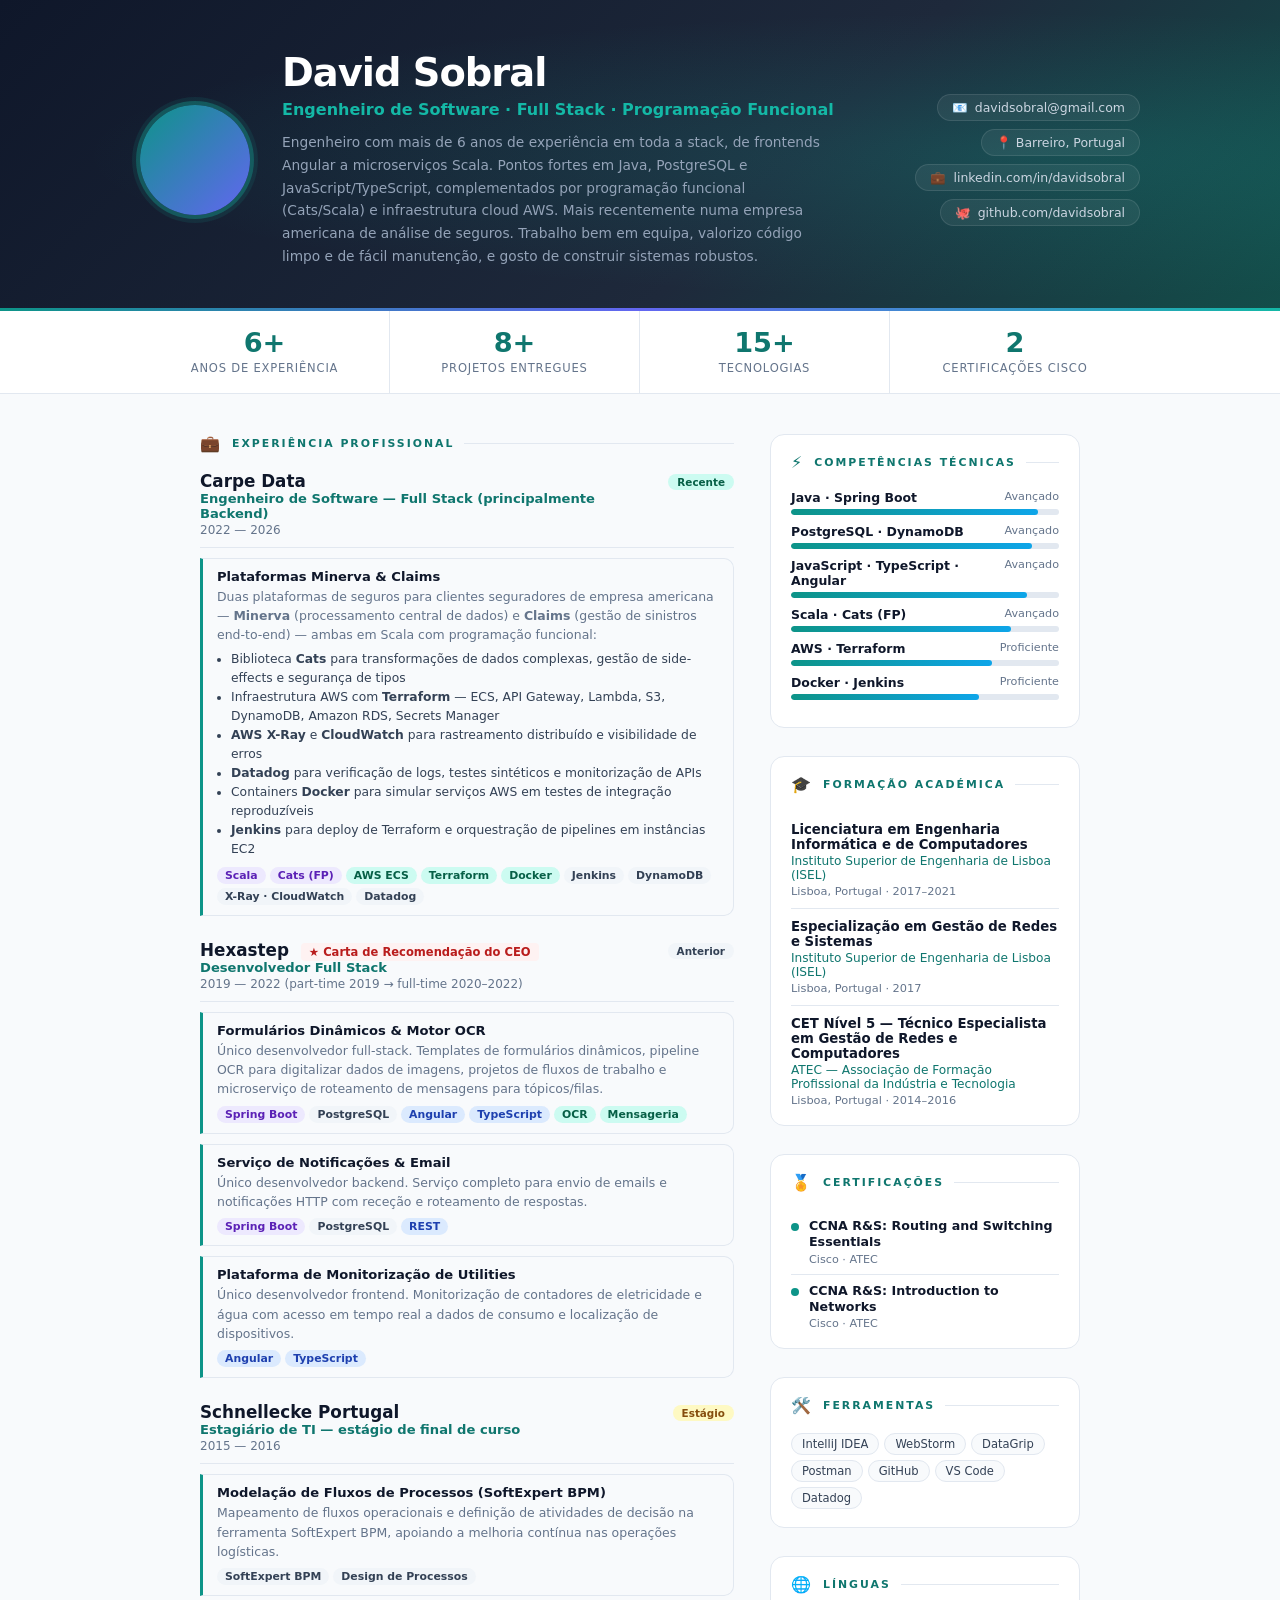
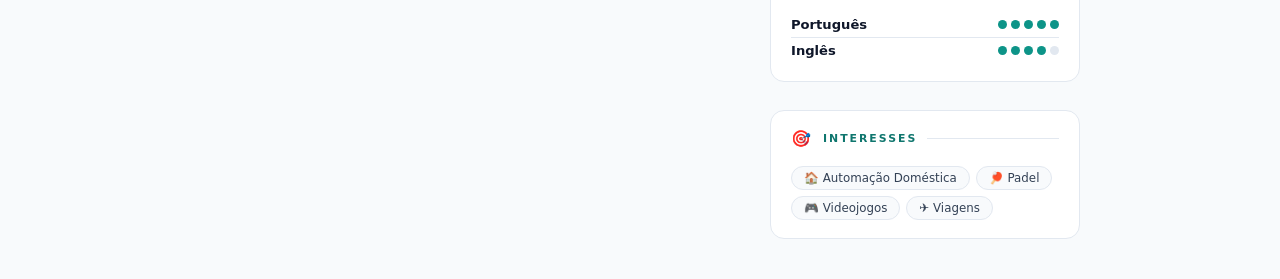
==== pt.html @ c1102333 "feat: add CV v2 EN and PT — David Sobral May 2026" ====
<!DOCTYPE html>
<html lang="pt">
<head>
  <meta charset="UTF-8" />
  <meta name="viewport" content="width=device-width, initial-scale=1.0" />
  <title>David Sobral — Engenheiro de Software</title>
  <style>
    :root {
      --teal: #0d9488; --teal-light: #14b8a6; --teal-dark: #0f766e;
      --navy: #0f172a; --navy2: #1e293b; --slate: #334155; --muted: #64748b;
      --border: #e2e8f0; --light: #f8fafc; --white: #ffffff; --text: #0f172a;
    }
    *, *::before, *::after { box-sizing: border-box; margin: 0; padding: 0; }
    body { font-family: 'Segoe UI', system-ui, -apple-system, sans-serif; background: var(--light); color: var(--text); }

    .hero { background: linear-gradient(135deg, var(--navy) 0%, var(--navy2) 60%, #134e4a 100%); padding: 52px 60px 44px; position: relative; overflow: hidden; }
    .hero::before { content: ''; position: absolute; inset: 0; background: radial-gradient(ellipse at 80% 50%, rgba(20,184,166,0.18) 0%, transparent 65%); pointer-events: none; }
    .hero::after { content: ''; position: absolute; bottom: 0; left: 0; right: 0; height: 3px; background: linear-gradient(90deg, var(--teal), #6366f1, var(--teal-light)); }
    .hero-inner { max-width: 1000px; margin: 0 auto; display: grid; grid-template-columns: auto 1fr auto; gap: 32px; align-items: center; position: relative; z-index: 1; }
    .hero-photo { width: 110px; height: 110px; border-radius: 50%; background: linear-gradient(135deg, var(--teal), #6366f1); box-shadow: 0 0 0 4px rgba(20,184,166,0.3), 0 0 0 8px rgba(20,184,166,0.1); flex-shrink: 0; overflow: hidden; display: flex; align-items: center; justify-content: center; }
    .hero-photo img { width: 100%; height: 100%; object-fit: cover; border-radius: 50%; }
    .hero-info h1 { font-size: 2.4rem; font-weight: 800; color: #fff; letter-spacing: -1px; line-height: 1.1; }
    .hero-info .tagline { font-size: 1rem; color: var(--teal-light); font-weight: 600; margin-top: 6px; }
    .hero-info .summary { font-size: 0.86rem; color: #94a3b8; line-height: 1.65; margin-top: 12px; max-width: 540px; }
    .hero-contacts { display: flex; flex-direction: column; gap: 8px; align-items: flex-end; }
    .contact-pill { display: flex; align-items: center; gap: 7px; background: rgba(255,255,255,0.06); border: 1px solid rgba(255,255,255,0.1); border-radius: 30px; padding: 5px 14px; font-size: 0.78rem; color: #cbd5e1; white-space: nowrap; }

    .stats-strip { background: var(--white); border-bottom: 1px solid var(--border); display: flex; justify-content: center; }
    .stats-inner { max-width: 1000px; width: 100%; display: grid; grid-template-columns: repeat(4, 1fr); }
    .stat { padding: 18px 24px; text-align: center; border-right: 1px solid var(--border); }
    .stat:last-child { border-right: none; }
    .stat-num { font-size: 1.7rem; font-weight: 800; color: var(--teal-dark); line-height: 1; }
    .stat-label { font-size: 0.72rem; color: var(--muted); margin-top: 4px; text-transform: uppercase; letter-spacing: 0.8px; }

    .body-wrap { max-width: 1000px; margin: 0 auto; padding: 40px 60px; display: grid; grid-template-columns: 1fr 310px; gap: 36px; }
    .section { margin-bottom: 36px; }
    .sec-title { display: flex; align-items: center; gap: 10px; font-size: 0.68rem; font-weight: 700; text-transform: uppercase; letter-spacing: 2px; color: var(--teal-dark); margin-bottom: 18px; }
    .sec-title .icon { font-size: 1rem; }
    .sec-title::after { content: ''; flex: 1; height: 1px; background: var(--border); }

    .exp-item { margin-bottom: 24px; }
    .exp-header { display: flex; align-items: flex-start; justify-content: space-between; gap: 12px; margin-bottom: 4px; }
    .exp-company { font-size: 1.05rem; font-weight: 800; color: var(--text); }
    .exp-badge { font-size: 0.65rem; font-weight: 700; padding: 2px 9px; border-radius: 20px; white-space: nowrap; flex-shrink: 0; margin-top: 3px; }
    .badge-recent { background: #ccfbf1; color: #065f46; }
    .badge-prev   { background: #f1f5f9; color: var(--slate); }
    .badge-intern { background: #fef9c3; color: #854d0e; }
    .exp-role { font-size: 0.82rem; color: var(--teal-dark); font-weight: 600; }
    .exp-date { font-size: 0.75rem; color: var(--muted); margin-top: 2px; }
    .exp-divider { height: 1px; background: var(--border); margin: 10px 0; }

    .proj-grid { display: flex; flex-direction: column; gap: 10px; }
    .proj { background: var(--light); border: 1px solid var(--border); border-left: 3px solid var(--teal); border-radius: 0 10px 10px 0; padding: 10px 14px; }
    .proj-top { display: flex; align-items: baseline; gap: 8px; margin-bottom: 3px; flex-wrap: wrap; }
    .proj-name { font-size: 0.82rem; font-weight: 700; color: var(--text); }
    .proj-desc { font-size: 0.78rem; color: var(--muted); line-height: 1.55; }
    .proj-highlights { margin-top: 5px; padding-left: 14px; }
    .proj-highlights li { font-size: 0.77rem; color: var(--slate); line-height: 1.55; }

    .tag-row { display: flex; flex-wrap: wrap; gap: 4px; margin-top: 7px; }
    .tag { font-size: 0.68rem; padding: 2px 8px; border-radius: 20px; font-weight: 600; }
    .tag-teal   { background: #ccfbf1; color: #065f46; }
    .tag-blue   { background: #dbeafe; color: #1e40af; }
    .tag-purple { background: #ede9fe; color: #5b21b6; }
    .tag-slate  { background: #f1f5f9; color: #334155; }

    .right-col { display: flex; flex-direction: column; gap: 28px; }
    .card { background: var(--white); border: 1px solid var(--border); border-radius: 14px; padding: 18px 20px; }
    .skill-row { margin-bottom: 9px; }
    .skill-top { display: flex; justify-content: space-between; font-size: 0.78rem; margin-bottom: 4px; }
    .skill-top .sname { color: var(--text); font-weight: 600; }
    .skill-top .slevel { color: var(--muted); font-size: 0.7rem; }
    .bar-bg { height: 6px; background: #e2e8f0; border-radius: 10px; overflow: hidden; }
    .bar-fill { height: 100%; border-radius: 10px; background: linear-gradient(90deg, var(--teal), #0ea5e9); }
    .edu-item { padding: 10px 0; border-bottom: 1px solid var(--border); }
    .edu-item:last-child { border-bottom: none; padding-bottom: 0; }
    .edu-degree { font-size: 0.83rem; font-weight: 700; color: var(--text); }
    .edu-school { font-size: 0.76rem; color: var(--teal-dark); margin-top: 2px; }
    .edu-year   { font-size: 0.71rem; color: var(--muted); margin-top: 2px; }
    .cert-item { display: flex; gap: 10px; padding: 8px 0; border-bottom: 1px solid var(--border); align-items: flex-start; }
    .cert-item:last-child { border-bottom: none; padding-bottom: 0; }
    .cert-dot { width: 8px; height: 8px; border-radius: 50%; background: var(--teal); margin-top: 5px; flex-shrink: 0; }
    .cert-name { font-size: 0.79rem; font-weight: 600; color: var(--text); line-height: 1.3; }
    .cert-by   { font-size: 0.7rem; color: var(--muted); margin-top: 2px; }
    .pill-group { display: flex; flex-wrap: wrap; gap: 5px; margin-top: 6px; }
    .pill { font-size: 0.72rem; padding: 3px 10px; border-radius: 20px; background: var(--light); border: 1px solid var(--border); color: var(--slate); font-weight: 500; }
    .lang-row { display: flex; justify-content: space-between; align-items: center; padding: 5px 0; font-size: 0.82rem; }
    .lang-row + .lang-row { border-top: 1px solid var(--border); }
    .lang-name { font-weight: 600; color: var(--text); }
    .lang-dots { display: flex; gap: 4px; }
    .dot { width: 9px; height: 9px; border-radius: 50%; background: #e2e8f0; }
    .dot.on { background: var(--teal); }
    .hobby-chips { display: flex; flex-wrap: wrap; gap: 6px; margin-top: 4px; }
    .hchip { font-size: 0.74rem; padding: 4px 12px; border-radius: 20px; background: var(--light); border: 1px solid var(--border); color: var(--slate); }

    @media (max-width: 860px) {
      .hero-inner { grid-template-columns: auto 1fr; }
      .hero-contacts { display: none; }
      .body-wrap { grid-template-columns: 1fr; padding: 24px 20px; }
      .hero { padding: 36px 20px 32px; }
    }
    @media print { .body-wrap { padding: 24px 40px; } }
  </style>
</head>
<body>

<header class="hero">
  <div class="hero-inner">
    <div class="hero-photo">
      <img src="Profile_Foto_David_Sobral.jpg" alt="David Sobral" onerror="this.style.display='none'" />
    </div>
    <div class="hero-info">
      <h1>David Sobral</h1>
      <div class="tagline">Engenheiro de Software · Full Stack · Programação Funcional</div>
      <p class="summary">
        Engenheiro com mais de 6 anos de experiência em toda a stack, de frontends Angular a microserviços Scala.
        Pontos fortes em Java, PostgreSQL e JavaScript/TypeScript, complementados por programação funcional (Cats/Scala)
        e infraestrutura cloud AWS. Mais recentemente numa empresa americana de análise de seguros.
        Trabalho bem em equipa, valorizo código limpo e de fácil manutenção, e gosto de construir sistemas robustos.
      </p>
    </div>
    <div class="hero-contacts">
      <div class="contact-pill">📧 <a href="mailto:davidsobral@gmail.com" style="color:inherit;text-decoration:none;">davidsobral@gmail.com</a></div>
      <div class="contact-pill">📍 Barreiro, Portugal</div>
      <div class="contact-pill">💼 <a href="https://linkedin.com/in/davidsobral" target="_blank" style="color:inherit;text-decoration:none;">linkedin.com/in/davidsobral</a></div>
      <div class="contact-pill">🐙 <a href="https://github.com/davidsobral" target="_blank" style="color:inherit;text-decoration:none;">github.com/davidsobral</a></div>
    </div>
  </div>
</header>

<div class="stats-strip">
  <div class="stats-inner">
    <div class="stat"><div class="stat-num">6+</div><div class="stat-label">Anos de Experiência</div></div>
    <div class="stat"><div class="stat-num">8+</div><div class="stat-label">Projetos Entregues</div></div>
    <div class="stat"><div class="stat-num">15+</div><div class="stat-label">Tecnologias</div></div>
    <div class="stat"><div class="stat-num">2</div><div class="stat-label">Certificações Cisco</div></div>
  </div>
</div>

<div class="body-wrap">
  <div class="left-col">
    <section class="section">
      <div class="sec-title"><span class="icon">💼</span> Experiência Profissional</div>

      <div class="exp-item">
        <div class="exp-header">
          <div>
            <div class="exp-company">Carpe Data</div>
            <div class="exp-role">Engenheiro de Software — Full Stack (principalmente Backend)</div>
            <div class="exp-date">2022 — 2026</div>
          </div>
          <span class="exp-badge badge-recent">Recente</span>
        </div>
        <div class="exp-divider"></div>
        <div class="proj-grid">
          <div class="proj">
            <div class="proj-top"><span class="proj-name">Plataformas Minerva &amp; Claims</span></div>
            <div class="proj-desc">Duas plataformas de seguros para clientes seguradores de empresa americana — <strong>Minerva</strong> (processamento central de dados) e <strong>Claims</strong> (gestão de sinistros end-to-end) — ambas em Scala com programação funcional:</div>
            <ul class="proj-highlights">
              <li>Biblioteca <strong>Cats</strong> para transformações de dados complexas, gestão de side-effects e segurança de tipos</li>
              <li>Infraestrutura AWS com <strong>Terraform</strong> — ECS, API Gateway, Lambda, S3, DynamoDB, Amazon RDS, Secrets Manager</li>
              <li><strong>AWS X-Ray</strong> e <strong>CloudWatch</strong> para rastreamento distribuído e visibilidade de erros</li>
              <li><strong>Datadog</strong> para verificação de logs, testes sintéticos e monitorização de APIs</li>
              <li>Containers <strong>Docker</strong> para simular serviços AWS em testes de integração reproduzíveis</li>
              <li><strong>Jenkins</strong> para deploy de Terraform e orquestração de pipelines em instâncias EC2</li>
            </ul>
            <div class="tag-row">
              <span class="tag tag-purple">Scala</span>
              <span class="tag tag-purple">Cats (FP)</span>
              <span class="tag tag-teal">AWS ECS</span>
              <span class="tag tag-teal">Terraform</span>
              <span class="tag tag-teal">Docker</span>
              <span class="tag tag-slate">Jenkins</span>
              <span class="tag tag-slate">DynamoDB</span>
              <span class="tag tag-slate">X-Ray · CloudWatch</span>
              <span class="tag tag-slate">Datadog</span>
            </div>
          </div>
        </div>
      </div>

      <div class="exp-item">
        <div class="exp-header">
          <div>
            <div class="exp-company">Hexastep <span style="font-size:0.72rem;background:#fef2f2;color:#b91c1c;border-radius:4px;padding:2px 8px;font-weight:700;margin-left:6px;">★ Carta de Recomendação do CEO</span></div>
            <div class="exp-role">Desenvolvedor Full Stack</div>
            <div class="exp-date">2019 — 2022 (part-time 2019 → full-time 2020–2022)</div>
          </div>
          <span class="exp-badge badge-prev">Anterior</span>
        </div>
        <div class="exp-divider"></div>
        <div class="proj-grid">
          <div class="proj">
            <div class="proj-top"><span class="proj-name">Formulários Dinâmicos &amp; Motor OCR</span></div>
            <div class="proj-desc">Único desenvolvedor full-stack. Templates de formulários dinâmicos, pipeline OCR para digitalizar dados de imagens, projetos de fluxos de trabalho e microserviço de roteamento de mensagens para tópicos/filas.</div>
            <div class="tag-row">
              <span class="tag tag-purple">Spring Boot</span>
              <span class="tag tag-slate">PostgreSQL</span>
              <span class="tag tag-blue">Angular</span>
              <span class="tag tag-blue">TypeScript</span>
              <span class="tag tag-teal">OCR</span>
              <span class="tag tag-teal">Mensageria</span>
            </div>
          </div>
          <div class="proj">
            <div class="proj-top">
              <span class="proj-name">Serviço de Notificações &amp; Email</span>
            </div>
            <div class="proj-desc">Único desenvolvedor backend. Serviço completo para envio de emails e notificações HTTP com receção e roteamento de respostas.</div>
            <div class="tag-row">
              <span class="tag tag-purple">Spring Boot</span>
              <span class="tag tag-slate">PostgreSQL</span>
              <span class="tag tag-blue">REST</span>
            </div>
          </div>
          <div class="proj">
            <div class="proj-top"><span class="proj-name">Plataforma de Monitorização de Utilities</span></div>
            <div class="proj-desc">Único desenvolvedor frontend. Monitorização de contadores de eletricidade e água com acesso em tempo real a dados de consumo e localização de dispositivos.</div>
            <div class="tag-row">
              <span class="tag tag-blue">Angular</span>
              <span class="tag tag-blue">TypeScript</span>
            </div>
          </div>
        </div>
      </div>

      <div class="exp-item">
        <div class="exp-header">
          <div>
            <div class="exp-company">Schnellecke Portugal</div>
            <div class="exp-role">Estagiário de TI — estágio de final de curso</div>
            <div class="exp-date">2015 — 2016</div>
          </div>
          <span class="exp-badge badge-intern">Estágio</span>
        </div>
        <div class="exp-divider"></div>
        <div class="proj-grid">
          <div class="proj">
            <div class="proj-top"><span class="proj-name">Modelação de Fluxos de Processos (SoftExpert BPM)</span></div>
            <div class="proj-desc">Mapeamento de fluxos operacionais e definição de atividades de decisão na ferramenta SoftExpert BPM, apoiando a melhoria contínua nas operações logísticas.</div>
            <div class="tag-row">
              <span class="tag tag-slate">SoftExpert BPM</span>
              <span class="tag tag-slate">Design de Processos</span>
            </div>
          </div>
        </div>
      </div>

    </section>
  </div>

  <aside class="right-col">
    <div class="card">
      <div class="sec-title"><span class="icon">⚡</span> Competências Técnicas</div>
      <div class="skill-row">
        <div class="skill-top"><span class="sname">Java · Spring Boot</span><span class="slevel">Avançado</span></div>
        <div class="bar-bg"><div class="bar-fill" style="width:92%"></div></div>
      </div>
      <div class="skill-row">
        <div class="skill-top"><span class="sname">PostgreSQL · DynamoDB</span><span class="slevel">Avançado</span></div>
        <div class="bar-bg"><div class="bar-fill" style="width:90%"></div></div>
      </div>
      <div class="skill-row">
        <div class="skill-top"><span class="sname">JavaScript · TypeScript · Angular</span><span class="slevel">Avançado</span></div>
        <div class="bar-bg"><div class="bar-fill" style="width:88%"></div></div>
      </div>
      <div class="skill-row">
        <div class="skill-top"><span class="sname">Scala · Cats (FP)</span><span class="slevel">Avançado</span></div>
        <div class="bar-bg"><div class="bar-fill" style="width:82%"></div></div>
      </div>
      <div class="skill-row">
        <div class="skill-top"><span class="sname">AWS · Terraform</span><span class="slevel">Proficiente</span></div>
        <div class="bar-bg"><div class="bar-fill" style="width:75%"></div></div>
      </div>
      <div class="skill-row">
        <div class="skill-top"><span class="sname">Docker · Jenkins</span><span class="slevel">Proficiente</span></div>
        <div class="bar-bg"><div class="bar-fill" style="width:70%"></div></div>
      </div>
    </div>

    <div class="card">
      <div class="sec-title"><span class="icon">🎓</span> Formação Académica</div>
      <div class="edu-item">
        <div class="edu-degree">Licenciatura em Engenharia Informática e de Computadores</div>
        <div class="edu-school">Instituto Superior de Engenharia de Lisboa (ISEL)</div>
        <div class="edu-year">Lisboa, Portugal · 2017–2021</div>
      </div>
      <div class="edu-item">
        <div class="edu-degree">Especialização em Gestão de Redes e Sistemas</div>
        <div class="edu-school">Instituto Superior de Engenharia de Lisboa (ISEL)</div>
        <div class="edu-year">Lisboa, Portugal · 2017</div>
      </div>
      <div class="edu-item">
        <div class="edu-degree">CET Nível 5 — Técnico Especialista em Gestão de Redes e Computadores</div>
        <div class="edu-school">ATEC — Associação de Formação Profissional da Indústria e Tecnologia</div>
        <div class="edu-year">Lisboa, Portugal · 2014–2016</div>
      </div>
    </div>

    <div class="card">
      <div class="sec-title"><span class="icon">🏅</span> Certificações</div>
      <div class="cert-item">
        <div class="cert-dot"></div>
        <div>
          <div class="cert-name">CCNA R&amp;S: Routing and Switching Essentials</div>
          <div class="cert-by">Cisco · ATEC</div>
        </div>
      </div>
      <div class="cert-item">
        <div class="cert-dot"></div>
        <div>
          <div class="cert-name">CCNA R&amp;S: Introduction to Networks</div>
          <div class="cert-by">Cisco · ATEC</div>
        </div>
      </div>
    </div>

    <div class="card">
      <div class="sec-title"><span class="icon">🛠️</span> Ferramentas</div>
      <div class="pill-group">
        <span class="pill">IntelliJ IDEA</span>
        <span class="pill">WebStorm</span>
        <span class="pill">DataGrip</span>
        <span class="pill">Postman</span>
        <span class="pill">GitHub</span>
        <span class="pill">VS Code</span>
        <span class="pill">Datadog</span>
      </div>
    </div>

    <div class="card">
      <div class="sec-title"><span class="icon">🌐</span> Línguas</div>
      <div class="lang-row">
        <span class="lang-name">Português</span>
        <div class="lang-dots">
          <div class="dot on"></div><div class="dot on"></div><div class="dot on"></div>
          <div class="dot on"></div><div class="dot on"></div>
        </div>
      </div>
      <div class="lang-row">
        <span class="lang-name">Inglês</span>
        <div class="lang-dots">
          <div class="dot on"></div><div class="dot on"></div><div class="dot on"></div>
          <div class="dot on"></div><div class="dot"></div>
        </div>
      </div>
    </div>

    <div class="card">
      <div class="sec-title"><span class="icon">🎯</span> Interesses</div>
      <div class="hobby-chips">
        <span class="hchip">🏠 Automação Doméstica</span>
        <span class="hchip">🏓 Padel</span>
        <span class="hchip">🎮 Videojogos</span>
        <span class="hchip">✈️ Viagens</span>
      </div>
    </div>
  </aside>
</div>

</body>
</html>
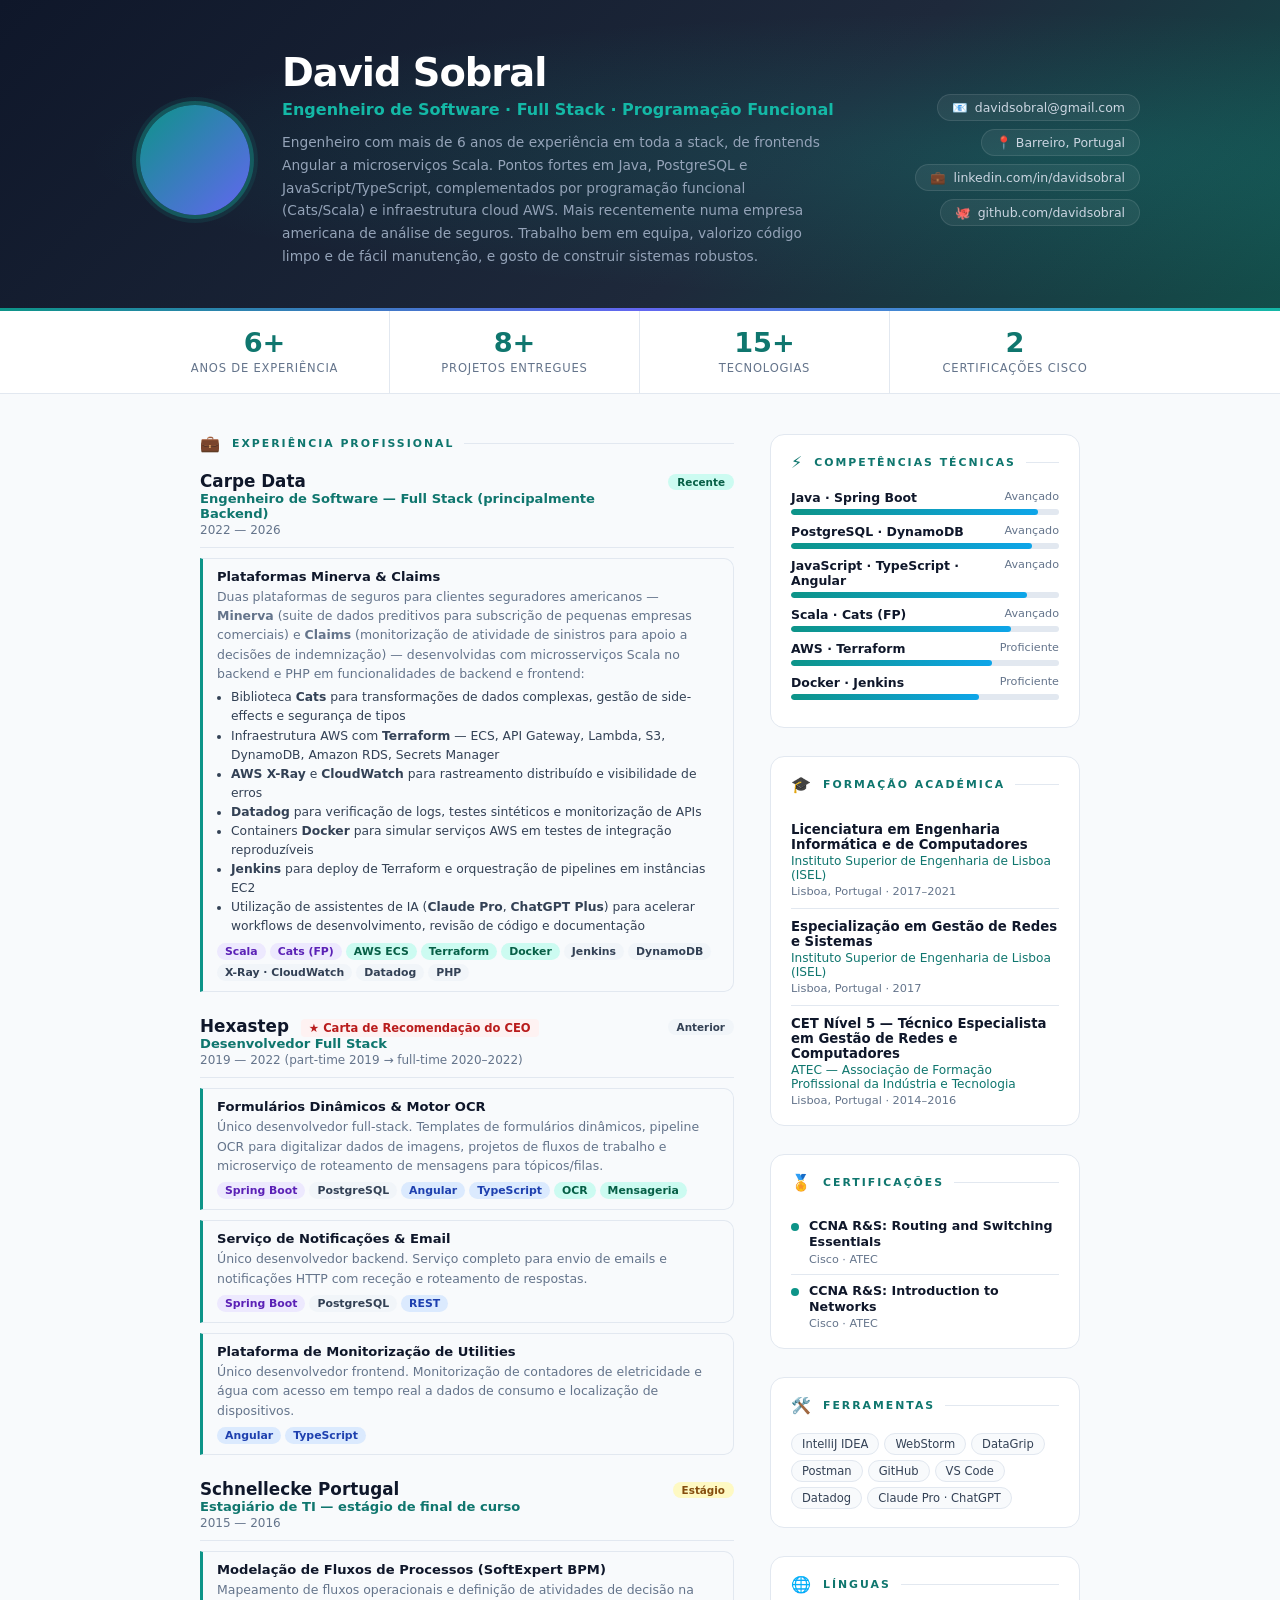
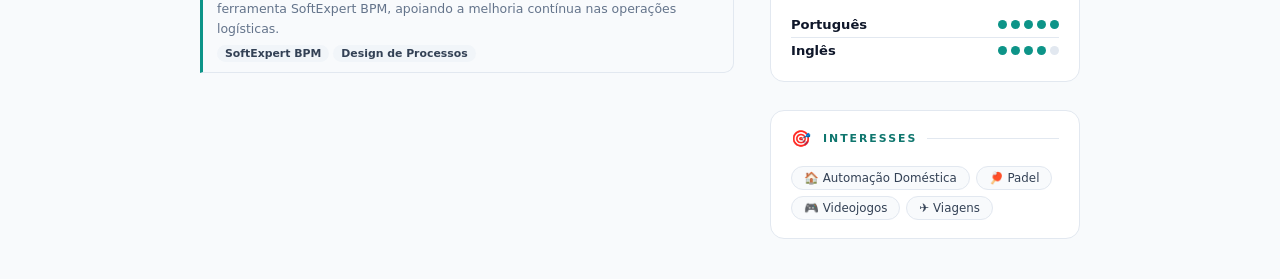
==== commit be9d2ea1: "feat: add PHP, AI tools, update Minerva & Claims descriptions" ====
--- a/pt.html
+++ b/pt.html
@@ -155,7 +155,7 @@
         <div class="proj-grid">
           <div class="proj">
             <div class="proj-top"><span class="proj-name">Plataformas Minerva &amp; Claims</span></div>
-            <div class="proj-desc">Duas plataformas de seguros para clientes seguradores de empresa americana — <strong>Minerva</strong> (processamento central de dados) e <strong>Claims</strong> (gestão de sinistros end-to-end) — ambas em Scala com programação funcional:</div>
+            <div class="proj-desc">Duas plataformas de seguros para clientes seguradores americanos — <strong>Minerva</strong> (suite de dados preditivos para subscrição de pequenas empresas comerciais) e <strong>Claims</strong> (monitorização de atividade de sinistros para apoio a decisões de indemnização) — desenvolvidas com microsserviços Scala no backend e PHP em funcionalidades de backend e frontend:</div>
             <ul class="proj-highlights">
               <li>Biblioteca <strong>Cats</strong> para transformações de dados complexas, gestão de side-effects e segurança de tipos</li>
               <li>Infraestrutura AWS com <strong>Terraform</strong> — ECS, API Gateway, Lambda, S3, DynamoDB, Amazon RDS, Secrets Manager</li>
@@ -163,6 +163,7 @@
               <li><strong>Datadog</strong> para verificação de logs, testes sintéticos e monitorização de APIs</li>
               <li>Containers <strong>Docker</strong> para simular serviços AWS em testes de integração reproduzíveis</li>
               <li><strong>Jenkins</strong> para deploy de Terraform e orquestração de pipelines em instâncias EC2</li>
+              <li>Utilização de assistentes de IA (<strong>Claude Pro</strong>, <strong>ChatGPT Plus</strong>) para acelerar workflows de desenvolvimento, revisão de código e documentação</li>
             </ul>
             <div class="tag-row">
               <span class="tag tag-purple">Scala</span>
@@ -174,6 +175,7 @@
               <span class="tag tag-slate">DynamoDB</span>
               <span class="tag tag-slate">X-Ray · CloudWatch</span>
               <span class="tag tag-slate">Datadog</span>
+              <span class="tag tag-slate">PHP</span>
             </div>
           </div>
         </div>
@@ -325,6 +327,7 @@
         <span class="pill">GitHub</span>
         <span class="pill">VS Code</span>
         <span class="pill">Datadog</span>
+        <span class="pill">Claude Pro · ChatGPT</span>
       </div>
     </div>
 
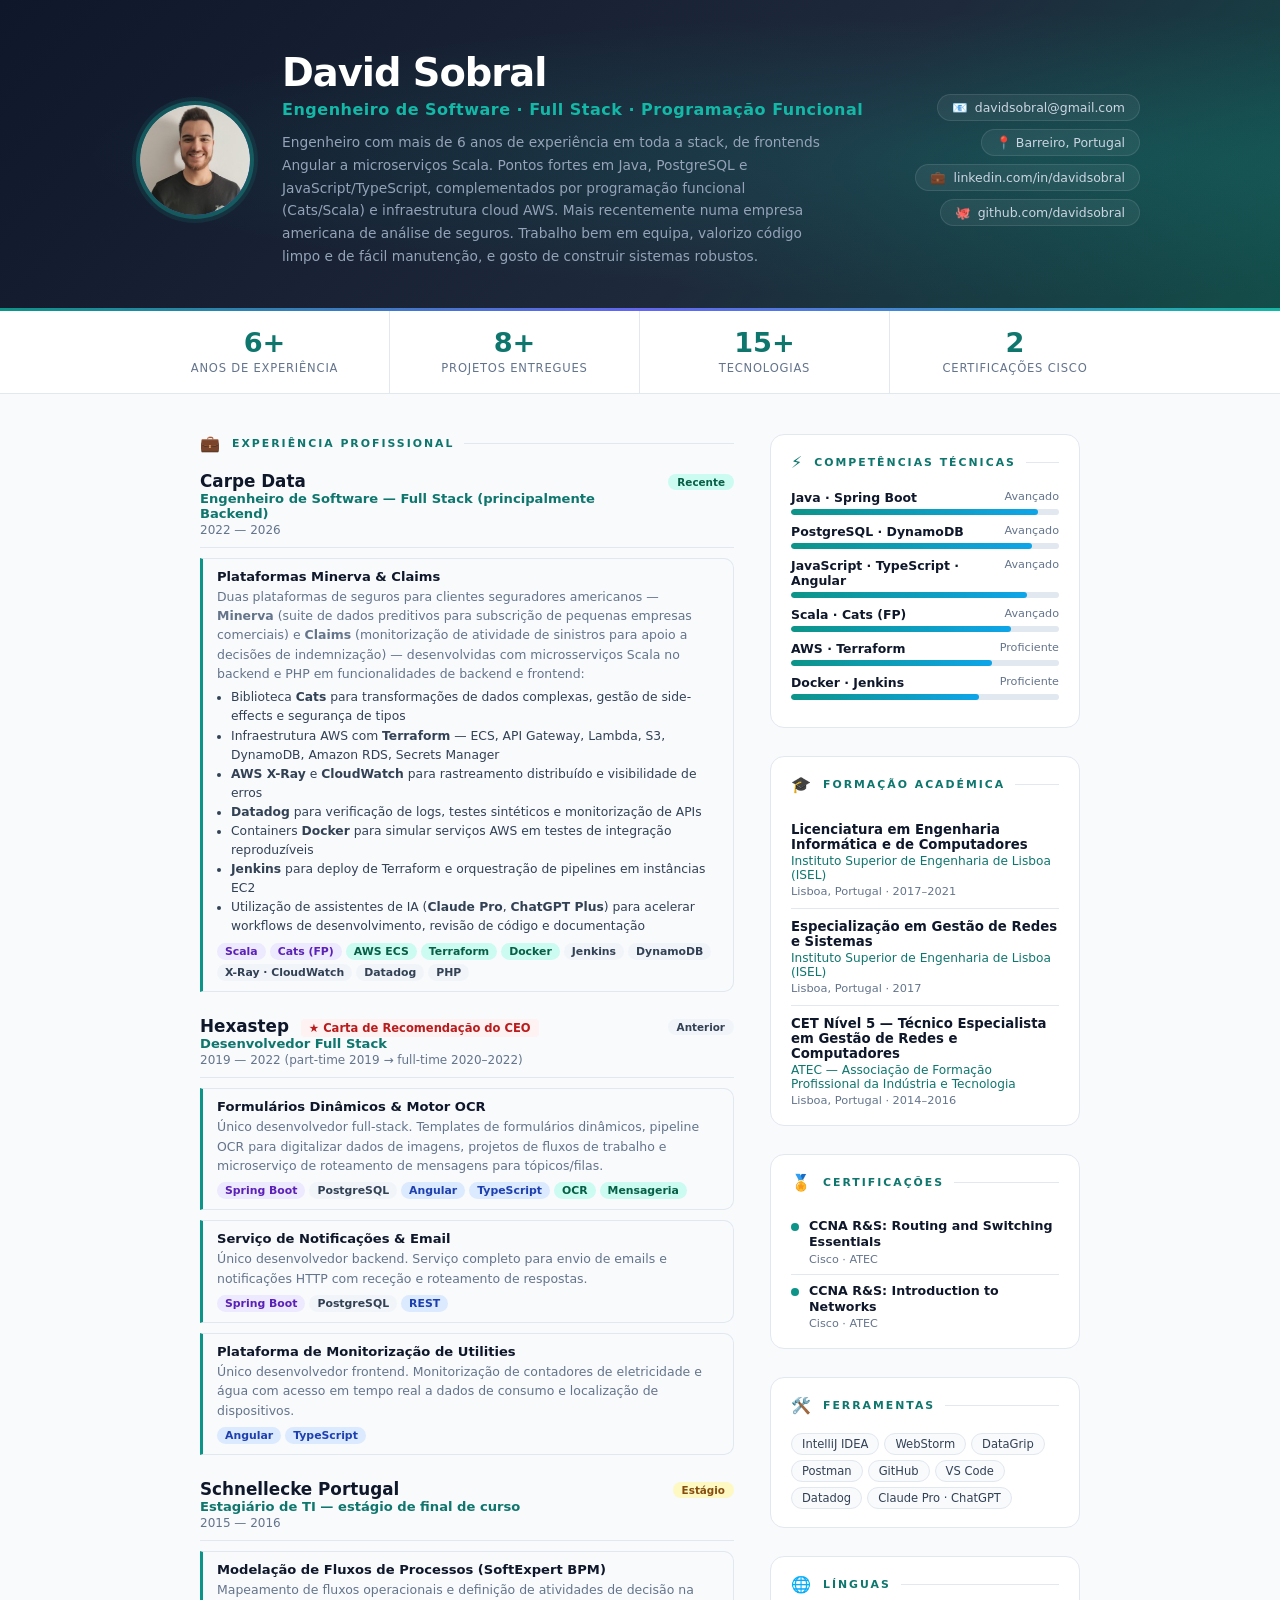
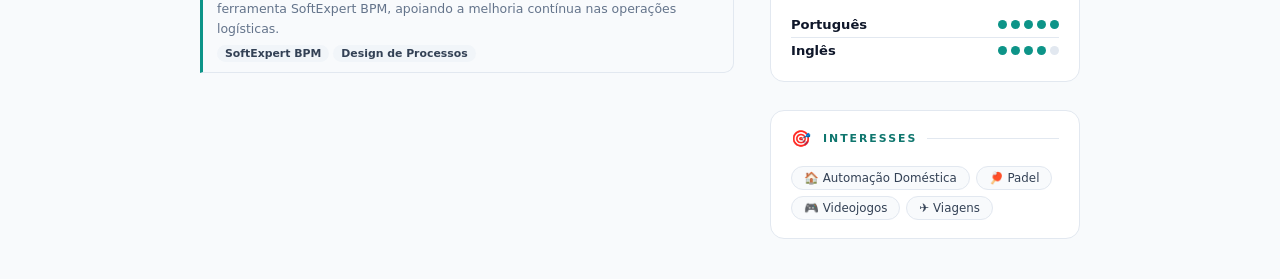
==== commit 524847e0: "feat: extract CSS to style.css, add resized profile photo" ====
--- a/pt.html
+++ b/pt.html
@@ -4,110 +4,14 @@
   <meta charset="UTF-8" />
   <meta name="viewport" content="width=device-width, initial-scale=1.0" />
   <title>David Sobral — Engenheiro de Software</title>
-  <style>
-    :root {
-      --teal: #0d9488; --teal-light: #14b8a6; --teal-dark: #0f766e;
-      --navy: #0f172a; --navy2: #1e293b; --slate: #334155; --muted: #64748b;
-      --border: #e2e8f0; --light: #f8fafc; --white: #ffffff; --text: #0f172a;
-    }
-    *, *::before, *::after { box-sizing: border-box; margin: 0; padding: 0; }
-    body { font-family: 'Segoe UI', system-ui, -apple-system, sans-serif; background: var(--light); color: var(--text); }
-
-    .hero { background: linear-gradient(135deg, var(--navy) 0%, var(--navy2) 60%, #134e4a 100%); padding: 52px 60px 44px; position: relative; overflow: hidden; }
-    .hero::before { content: ''; position: absolute; inset: 0; background: radial-gradient(ellipse at 80% 50%, rgba(20,184,166,0.18) 0%, transparent 65%); pointer-events: none; }
-    .hero::after { content: ''; position: absolute; bottom: 0; left: 0; right: 0; height: 3px; background: linear-gradient(90deg, var(--teal), #6366f1, var(--teal-light)); }
-    .hero-inner { max-width: 1000px; margin: 0 auto; display: grid; grid-template-columns: auto 1fr auto; gap: 32px; align-items: center; position: relative; z-index: 1; }
-    .hero-photo { width: 110px; height: 110px; border-radius: 50%; background: linear-gradient(135deg, var(--teal), #6366f1); box-shadow: 0 0 0 4px rgba(20,184,166,0.3), 0 0 0 8px rgba(20,184,166,0.1); flex-shrink: 0; overflow: hidden; display: flex; align-items: center; justify-content: center; }
-    .hero-photo img { width: 100%; height: 100%; object-fit: cover; border-radius: 50%; }
-    .hero-info h1 { font-size: 2.4rem; font-weight: 800; color: #fff; letter-spacing: -1px; line-height: 1.1; }
-    .hero-info .tagline { font-size: 1rem; color: var(--teal-light); font-weight: 600; margin-top: 6px; }
-    .hero-info .summary { font-size: 0.86rem; color: #94a3b8; line-height: 1.65; margin-top: 12px; max-width: 540px; }
-    .hero-contacts { display: flex; flex-direction: column; gap: 8px; align-items: flex-end; }
-    .contact-pill { display: flex; align-items: center; gap: 7px; background: rgba(255,255,255,0.06); border: 1px solid rgba(255,255,255,0.1); border-radius: 30px; padding: 5px 14px; font-size: 0.78rem; color: #cbd5e1; white-space: nowrap; }
-
-    .stats-strip { background: var(--white); border-bottom: 1px solid var(--border); display: flex; justify-content: center; }
-    .stats-inner { max-width: 1000px; width: 100%; display: grid; grid-template-columns: repeat(4, 1fr); }
-    .stat { padding: 18px 24px; text-align: center; border-right: 1px solid var(--border); }
-    .stat:last-child { border-right: none; }
-    .stat-num { font-size: 1.7rem; font-weight: 800; color: var(--teal-dark); line-height: 1; }
-    .stat-label { font-size: 0.72rem; color: var(--muted); margin-top: 4px; text-transform: uppercase; letter-spacing: 0.8px; }
-
-    .body-wrap { max-width: 1000px; margin: 0 auto; padding: 40px 60px; display: grid; grid-template-columns: 1fr 310px; gap: 36px; }
-    .section { margin-bottom: 36px; }
-    .sec-title { display: flex; align-items: center; gap: 10px; font-size: 0.68rem; font-weight: 700; text-transform: uppercase; letter-spacing: 2px; color: var(--teal-dark); margin-bottom: 18px; }
-    .sec-title .icon { font-size: 1rem; }
-    .sec-title::after { content: ''; flex: 1; height: 1px; background: var(--border); }
-
-    .exp-item { margin-bottom: 24px; }
-    .exp-header { display: flex; align-items: flex-start; justify-content: space-between; gap: 12px; margin-bottom: 4px; }
-    .exp-company { font-size: 1.05rem; font-weight: 800; color: var(--text); }
-    .exp-badge { font-size: 0.65rem; font-weight: 700; padding: 2px 9px; border-radius: 20px; white-space: nowrap; flex-shrink: 0; margin-top: 3px; }
-    .badge-recent { background: #ccfbf1; color: #065f46; }
-    .badge-prev   { background: #f1f5f9; color: var(--slate); }
-    .badge-intern { background: #fef9c3; color: #854d0e; }
-    .exp-role { font-size: 0.82rem; color: var(--teal-dark); font-weight: 600; }
-    .exp-date { font-size: 0.75rem; color: var(--muted); margin-top: 2px; }
-    .exp-divider { height: 1px; background: var(--border); margin: 10px 0; }
-
-    .proj-grid { display: flex; flex-direction: column; gap: 10px; }
-    .proj { background: var(--light); border: 1px solid var(--border); border-left: 3px solid var(--teal); border-radius: 0 10px 10px 0; padding: 10px 14px; }
-    .proj-top { display: flex; align-items: baseline; gap: 8px; margin-bottom: 3px; flex-wrap: wrap; }
-    .proj-name { font-size: 0.82rem; font-weight: 700; color: var(--text); }
-    .proj-desc { font-size: 0.78rem; color: var(--muted); line-height: 1.55; }
-    .proj-highlights { margin-top: 5px; padding-left: 14px; }
-    .proj-highlights li { font-size: 0.77rem; color: var(--slate); line-height: 1.55; }
-
-    .tag-row { display: flex; flex-wrap: wrap; gap: 4px; margin-top: 7px; }
-    .tag { font-size: 0.68rem; padding: 2px 8px; border-radius: 20px; font-weight: 600; }
-    .tag-teal   { background: #ccfbf1; color: #065f46; }
-    .tag-blue   { background: #dbeafe; color: #1e40af; }
-    .tag-purple { background: #ede9fe; color: #5b21b6; }
-    .tag-slate  { background: #f1f5f9; color: #334155; }
-
-    .right-col { display: flex; flex-direction: column; gap: 28px; }
-    .card { background: var(--white); border: 1px solid var(--border); border-radius: 14px; padding: 18px 20px; }
-    .skill-row { margin-bottom: 9px; }
-    .skill-top { display: flex; justify-content: space-between; font-size: 0.78rem; margin-bottom: 4px; }
-    .skill-top .sname { color: var(--text); font-weight: 600; }
-    .skill-top .slevel { color: var(--muted); font-size: 0.7rem; }
-    .bar-bg { height: 6px; background: #e2e8f0; border-radius: 10px; overflow: hidden; }
-    .bar-fill { height: 100%; border-radius: 10px; background: linear-gradient(90deg, var(--teal), #0ea5e9); }
-    .edu-item { padding: 10px 0; border-bottom: 1px solid var(--border); }
-    .edu-item:last-child { border-bottom: none; padding-bottom: 0; }
-    .edu-degree { font-size: 0.83rem; font-weight: 700; color: var(--text); }
-    .edu-school { font-size: 0.76rem; color: var(--teal-dark); margin-top: 2px; }
-    .edu-year   { font-size: 0.71rem; color: var(--muted); margin-top: 2px; }
-    .cert-item { display: flex; gap: 10px; padding: 8px 0; border-bottom: 1px solid var(--border); align-items: flex-start; }
-    .cert-item:last-child { border-bottom: none; padding-bottom: 0; }
-    .cert-dot { width: 8px; height: 8px; border-radius: 50%; background: var(--teal); margin-top: 5px; flex-shrink: 0; }
-    .cert-name { font-size: 0.79rem; font-weight: 600; color: var(--text); line-height: 1.3; }
-    .cert-by   { font-size: 0.7rem; color: var(--muted); margin-top: 2px; }
-    .pill-group { display: flex; flex-wrap: wrap; gap: 5px; margin-top: 6px; }
-    .pill { font-size: 0.72rem; padding: 3px 10px; border-radius: 20px; background: var(--light); border: 1px solid var(--border); color: var(--slate); font-weight: 500; }
-    .lang-row { display: flex; justify-content: space-between; align-items: center; padding: 5px 0; font-size: 0.82rem; }
-    .lang-row + .lang-row { border-top: 1px solid var(--border); }
-    .lang-name { font-weight: 600; color: var(--text); }
-    .lang-dots { display: flex; gap: 4px; }
-    .dot { width: 9px; height: 9px; border-radius: 50%; background: #e2e8f0; }
-    .dot.on { background: var(--teal); }
-    .hobby-chips { display: flex; flex-wrap: wrap; gap: 6px; margin-top: 4px; }
-    .hchip { font-size: 0.74rem; padding: 4px 12px; border-radius: 20px; background: var(--light); border: 1px solid var(--border); color: var(--slate); }
-
-    @media (max-width: 860px) {
-      .hero-inner { grid-template-columns: auto 1fr; }
-      .hero-contacts { display: none; }
-      .body-wrap { grid-template-columns: 1fr; padding: 24px 20px; }
-      .hero { padding: 36px 20px 32px; }
-    }
-    @media print { .body-wrap { padding: 24px 40px; } }
-  </style>
+    <link rel="stylesheet" href="style.css">
 </head>
 <body>
 
 <header class="hero">
   <div class="hero-inner">
     <div class="hero-photo">
-      <img src="Profile_Foto_David_Sobral.jpg" alt="David Sobral" onerror="this.style.display='none'" />
+      <img src="photo.jpg" alt="David Sobral" onerror="this.style.display='none'" />
     </div>
     <div class="hero-info">
       <h1>David Sobral</h1>
--- a/style.css
+++ b/style.css
@@ -0,0 +1,226 @@
+:root {
+      --teal: #0d9488;
+      --teal-light: #14b8a6;
+      --teal-dark: #0f766e;
+      --navy: #0f172a;
+      --navy2: #1e293b;
+      --slate: #334155;
+      --muted: #64748b;
+      --border: #e2e8f0;
+      --light: #f8fafc;
+      --white: #ffffff;
+      --text: #0f172a;
+    }
+
+    *, *::before, *::after { box-sizing: border-box; margin: 0; padding: 0; }
+
+    body {
+      font-family: 'Segoe UI', system-ui, -apple-system, sans-serif;
+      background: var(--light);
+      color: var(--text);
+    }
+
+    .hero {
+      background: linear-gradient(135deg, var(--navy) 0%, var(--navy2) 60%, #134e4a 100%);
+      padding: 52px 60px 44px;
+      position: relative;
+      overflow: hidden;
+    }
+    .hero::before {
+      content: '';
+      position: absolute; inset: 0;
+      background: radial-gradient(ellipse at 80% 50%, rgba(20,184,166,0.18) 0%, transparent 65%);
+      pointer-events: none;
+    }
+    .hero::after {
+      content: '';
+      position: absolute; bottom: 0; left: 0; right: 0;
+      height: 3px;
+      background: linear-gradient(90deg, var(--teal), #6366f1, var(--teal-light));
+    }
+
+    .hero-inner {
+      max-width: 1000px;
+      margin: 0 auto;
+      display: grid;
+      grid-template-columns: auto 1fr auto;
+      gap: 32px;
+      align-items: center;
+      position: relative;
+      z-index: 1;
+    }
+
+    .hero-photo {
+      width: 110px; height: 110px;
+      border-radius: 50%;
+      background: linear-gradient(135deg, var(--teal), #6366f1);
+      display: flex; align-items: center; justify-content: center;
+      font-size: 2.6rem; font-weight: 800; color: #fff;
+      box-shadow: 0 0 0 4px rgba(20,184,166,0.3), 0 0 0 8px rgba(20,184,166,0.1);
+      flex-shrink: 0;
+      overflow: hidden;
+    }
+    .hero-photo img { width: 100%; height: 100%; object-fit: cover; border-radius: 50%; }
+
+    .hero-info h1 {
+      font-size: 2.4rem; font-weight: 800;
+      color: #fff; letter-spacing: -1px; line-height: 1.1;
+    }
+    .hero-info .tagline {
+      font-size: 1rem; color: var(--teal-light);
+      font-weight: 600; margin-top: 6px; letter-spacing: 0.5px;
+    }
+    .hero-info .summary {
+      font-size: 0.86rem; color: #94a3b8;
+      line-height: 1.65; margin-top: 12px; max-width: 540px;
+    }
+
+    .hero-contacts {
+      display: flex; flex-direction: column; gap: 8px; align-items: flex-end;
+    }
+    .contact-pill {
+      display: flex; align-items: center; gap: 7px;
+      background: rgba(255,255,255,0.06);
+      border: 1px solid rgba(255,255,255,0.1);
+      border-radius: 30px; padding: 5px 14px;
+      font-size: 0.78rem; color: #cbd5e1;
+      white-space: nowrap;
+      transition: background .2s, border-color .2s;
+    }
+    .contact-pill:hover { background: rgba(20,184,166,0.12); border-color: rgba(20,184,166,0.3); }
+    .contact-pill .ci { font-size: 0.9rem; }
+
+    .stats-strip {
+      background: var(--white);
+      border-bottom: 1px solid var(--border);
+      display: flex; justify-content: center;
+    }
+    .stats-inner {
+      max-width: 1000px; width: 100%;
+      display: grid; grid-template-columns: repeat(4, 1fr);
+    }
+    .stat {
+      padding: 18px 24px; text-align: center;
+      border-right: 1px solid var(--border);
+    }
+    .stat:last-child { border-right: none; }
+    .stat-num { font-size: 1.7rem; font-weight: 800; color: var(--teal-dark); line-height: 1; }
+    .stat-label { font-size: 0.72rem; color: var(--muted); margin-top: 4px; text-transform: uppercase; letter-spacing: 0.8px; }
+
+    .body-wrap {
+      max-width: 1000px;
+      margin: 0 auto;
+      padding: 40px 60px;
+      display: grid;
+      grid-template-columns: 1fr 310px;
+      gap: 36px;
+    }
+
+    .section { margin-bottom: 36px; }
+    .sec-title {
+      display: flex; align-items: center; gap: 10px;
+      font-size: 0.68rem; font-weight: 700;
+      text-transform: uppercase; letter-spacing: 2px;
+      color: var(--teal-dark); margin-bottom: 18px;
+    }
+    .sec-title .icon { font-size: 1rem; }
+    .sec-title::after { content: ''; flex: 1; height: 1px; background: var(--border); }
+
+    .exp-item { margin-bottom: 24px; }
+    .exp-header {
+      display: flex; align-items: flex-start;
+      justify-content: space-between; gap: 12px;
+      margin-bottom: 4px;
+    }
+    .exp-company { font-size: 1.05rem; font-weight: 800; color: var(--text); }
+    .exp-badge {
+      font-size: 0.65rem; font-weight: 700; padding: 2px 9px;
+      border-radius: 20px; white-space: nowrap; flex-shrink: 0;
+      margin-top: 3px;
+    }
+    .badge-recent { background: #ccfbf1; color: #065f46; }
+    .badge-prev   { background: #f1f5f9; color: var(--slate); }
+    .badge-intern { background: #fef9c3; color: #854d0e; }
+
+    .exp-role { font-size: 0.82rem; color: var(--teal-dark); font-weight: 600; }
+    .exp-date { font-size: 0.75rem; color: var(--muted); margin-top: 2px; }
+    .exp-divider { height: 1px; background: var(--border); margin: 10px 0; }
+
+    .proj-grid { display: flex; flex-direction: column; gap: 10px; }
+    .proj {
+      background: var(--light);
+      border: 1px solid var(--border);
+      border-left: 3px solid var(--teal);
+      border-radius: 0 10px 10px 0;
+      padding: 10px 14px;
+    }
+    .proj-top { display: flex; align-items: baseline; gap: 8px; margin-bottom: 3px; flex-wrap: wrap; }
+    .proj-name { font-size: 0.82rem; font-weight: 700; color: var(--text); }
+    .proj-desc { font-size: 0.78rem; color: var(--muted); line-height: 1.55; }
+    .proj-highlights { margin-top: 5px; padding-left: 14px; }
+    .proj-highlights li { font-size: 0.77rem; color: var(--slate); line-height: 1.55; }
+
+    .tag-row { display: flex; flex-wrap: wrap; gap: 4px; margin-top: 7px; }
+    .tag { font-size: 0.68rem; padding: 2px 8px; border-radius: 20px; font-weight: 600; }
+    .tag-teal   { background: #ccfbf1; color: #065f46; }
+    .tag-blue   { background: #dbeafe; color: #1e40af; }
+    .tag-purple { background: #ede9fe; color: #5b21b6; }
+    .tag-slate  { background: #f1f5f9; color: #334155; }
+
+    .right-col { display: flex; flex-direction: column; gap: 28px; }
+    .card {
+      background: var(--white);
+      border: 1px solid var(--border);
+      border-radius: 14px; padding: 18px 20px;
+    }
+
+    .skill-row { margin-bottom: 9px; }
+    .skill-top { display: flex; justify-content: space-between; font-size: 0.78rem; margin-bottom: 4px; }
+    .skill-top .sname { color: var(--text); font-weight: 600; }
+    .skill-top .slevel { color: var(--muted); font-size: 0.7rem; }
+    .bar-bg { height: 6px; background: #e2e8f0; border-radius: 10px; overflow: hidden; }
+    .bar-fill { height: 100%; border-radius: 10px; background: linear-gradient(90deg, var(--teal), #0ea5e9); }
+
+    .edu-item { padding: 10px 0; border-bottom: 1px solid var(--border); }
+    .edu-item:last-child { border-bottom: none; padding-bottom: 0; }
+    .edu-degree { font-size: 0.83rem; font-weight: 700; color: var(--text); }
+    .edu-school { font-size: 0.76rem; color: var(--teal-dark); margin-top: 2px; }
+    .edu-year   { font-size: 0.71rem; color: var(--muted); margin-top: 2px; }
+
+    .cert-item { display: flex; gap: 10px; padding: 8px 0; border-bottom: 1px solid var(--border); align-items: flex-start; }
+    .cert-item:last-child { border-bottom: none; padding-bottom: 0; }
+    .cert-dot { width: 8px; height: 8px; border-radius: 50%; background: var(--teal); margin-top: 5px; flex-shrink: 0; }
+    .cert-name { font-size: 0.79rem; font-weight: 600; color: var(--text); line-height: 1.3; }
+    .cert-by   { font-size: 0.7rem; color: var(--muted); margin-top: 2px; }
+
+    .pill-group { display: flex; flex-wrap: wrap; gap: 5px; margin-top: 6px; }
+    .pill {
+      font-size: 0.72rem; padding: 3px 10px; border-radius: 20px;
+      background: var(--light); border: 1px solid var(--border);
+      color: var(--slate); font-weight: 500;
+    }
+
+    .lang-row { display: flex; justify-content: space-between; align-items: center; padding: 5px 0; font-size: 0.82rem; }
+    .lang-row + .lang-row { border-top: 1px solid var(--border); }
+    .lang-name { font-weight: 600; color: var(--text); }
+    .lang-dots { display: flex; gap: 4px; }
+    .dot { width: 9px; height: 9px; border-radius: 50%; background: #e2e8f0; }
+    .dot.on { background: var(--teal); }
+
+    .hobby-chips { display: flex; flex-wrap: wrap; gap: 6px; margin-top: 4px; }
+    .hchip {
+      font-size: 0.74rem; padding: 4px 12px;
+      border-radius: 20px; background: var(--light);
+      border: 1px solid var(--border); color: var(--slate);
+    }
+
+    @media (max-width: 860px) {
+      .hero-inner { grid-template-columns: auto 1fr; }
+      .hero-contacts { display: none; }
+      .body-wrap { grid-template-columns: 1fr; padding: 24px 20px; }
+      .hero { padding: 36px 20px 32px; }
+      .stats-inner { grid-template-columns: repeat(2, 1fr); }
+      .stat:nth-child(2) { border-right: none; }
+    }
+
+    @media print { .body-wrap { padding: 24px 40px; } }
